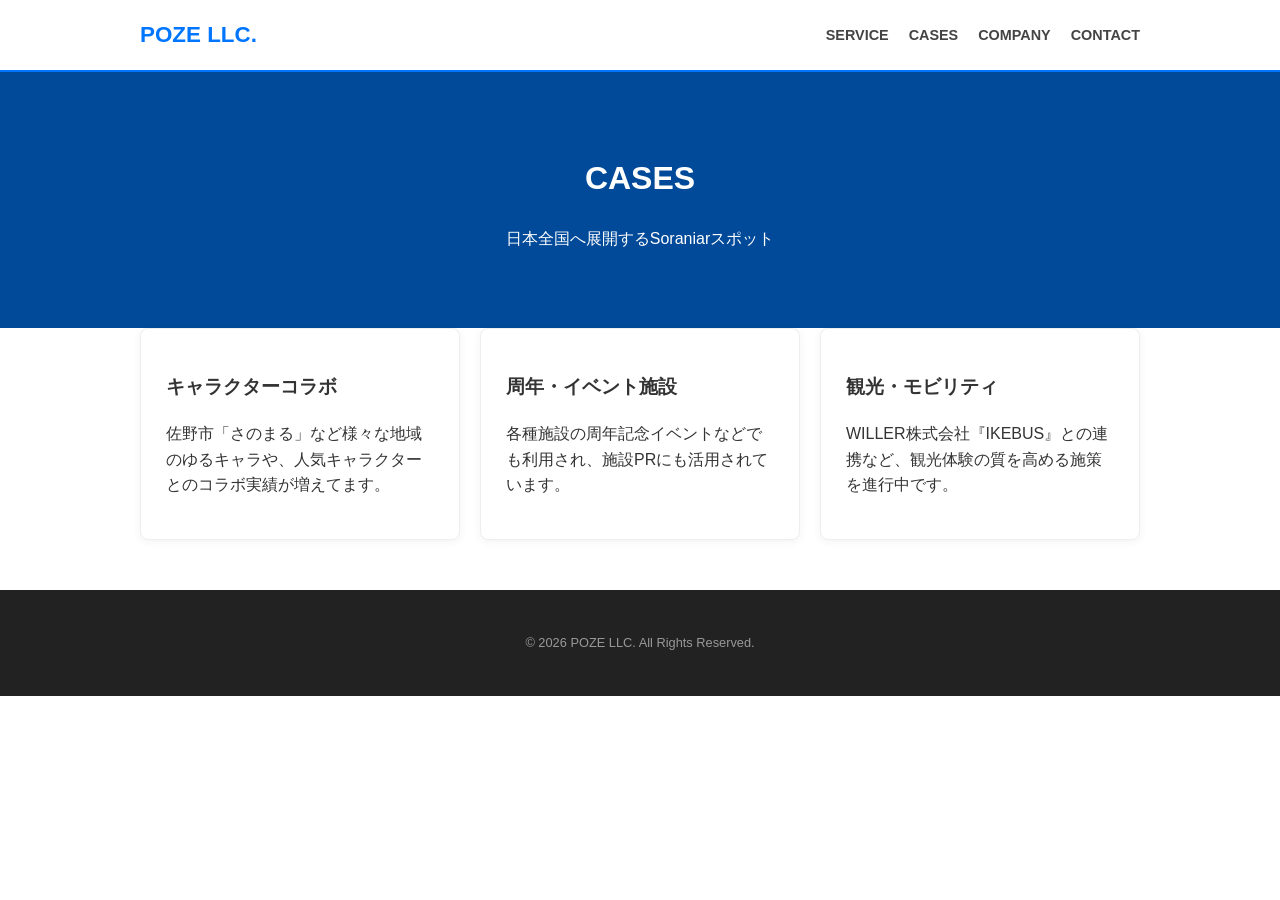
==== cases.html @ 368cea9f "Add files via upload" ====
<!DOCTYPE html>
<html lang="ja">
<head>
    <meta charset="UTF-8">
    <title>CASES | 合同会社POZE</title>
    <link rel="stylesheet" href="style.css">
</head>
<body>
    <header>
        <div class="container header-inner">
            <a href="index.html" class="logo">POZE LLC.</a>
            <nav>
                <ul>
                    <li><a href="about.html">SERVICE</a></li>
                    <li><a href="cases.html">CASES</a></li>
                    <li><a href="company.html">COMPANY</a></li>
                    <li><a href="contact.html">CONTACT</a></li>
                </ul>
            </nav>
        </div>
    </header>

    <div class="sub-hero">
        <h1>CASES</h1>
        <p>日本全国へ展開するSoraniarスポット</p>
    </div>

    <section class="container">
        <div class="grid">
            <div class="card">
                <h3>キャラクターコラボ</h3>
                <p>佐野市「さのまる」など様々な地域のゆるキャラや、人気キャラクターとのコラボ実績が増えてます。</p>
            </div>
            <div class="card">
                <h3>周年・イベント施設</h3>
                <p>各種施設の周年記念イベントなどでも利用され、施設PRにも活用されています。</p>
            </div>
            <div class="card">
                <h3>観光・モビリティ</h3>
                <p>WILLER株式会社『IKEBUS』との連携など、観光体験の質を高める施策を進行中です。</p>
            </div>
        </div>
    </section>
    <footer><p>&copy; 2026 POZE LLC. All Rights Reserved.</p></footer>
</body>
</html>
---- style.css ----
:root {
    --primary-blue: #0076FF;
    --dark-blue: #004a99;
    --accent-orange: #fbb03b;
    --bg-gray: #f8fafc;
    --text-color: #333;
}

body { font-family: "Helvetica Neue", Arial, "Hiragino Sans", sans-serif; margin: 0; color: var(--text-color); line-height: 1.6; }
.container { max-width: 1000px; margin: 0 auto; padding: 0 20px; }

header { background: #fff; border-bottom: 2px solid var(--primary-blue); position: sticky; top: 0; z-index: 100; }
.header-inner { display: flex; justify-content: space-between; align-items: center; height: 70px; }
.logo { font-size: 1.4rem; font-weight: bold; color: var(--primary-blue); text-decoration: none; }
nav ul { display: flex; list-style: none; gap: 20px; margin: 0; }
nav a { text-decoration: none; color: #444; font-size: 0.9rem; font-weight: bold; }
nav a:hover { color: var(--primary-blue); }

.sub-hero { background: var(--dark-blue); color: white; padding: 60px 0; text-align: center; }
section { padding: 80px 0; }
h2 { text-align: center; color: var(--dark-blue); margin-bottom: 40px; position: relative; padding-bottom: 10px; }
h2::after { content: ""; position: absolute; bottom: 0; left: 50%; transform: translateX(-50%); width: 50px; height: 3px; background: var(--accent-orange); }

.grid { display: grid; grid-template-columns: repeat(auto-fit, minmax(280px, 1fr)); gap: 20px; }
.card { background: #fff; padding: 25px; border-radius: 8px; border: 1px solid #eee; box-shadow: 0 2px 10px rgba(0,0,0,0.05); }
.btn { display: inline-block; background: var(--primary-blue); color: white; padding: 12px 30px; text-decoration: none; border-radius: 5px; font-weight: bold; margin-top: 20px; }

.info-table { width: 100%; border-collapse: collapse; margin-top: 20px; }
.info-table th, .info-table td { padding: 15px; border-bottom: 1px solid #eee; text-align: left; }
.info-table th { width: 30%; color: #666; }

footer { background: #222; color: #999; text-align: center; padding: 30px 0; font-size: 0.8rem; margin-top: 50px; }
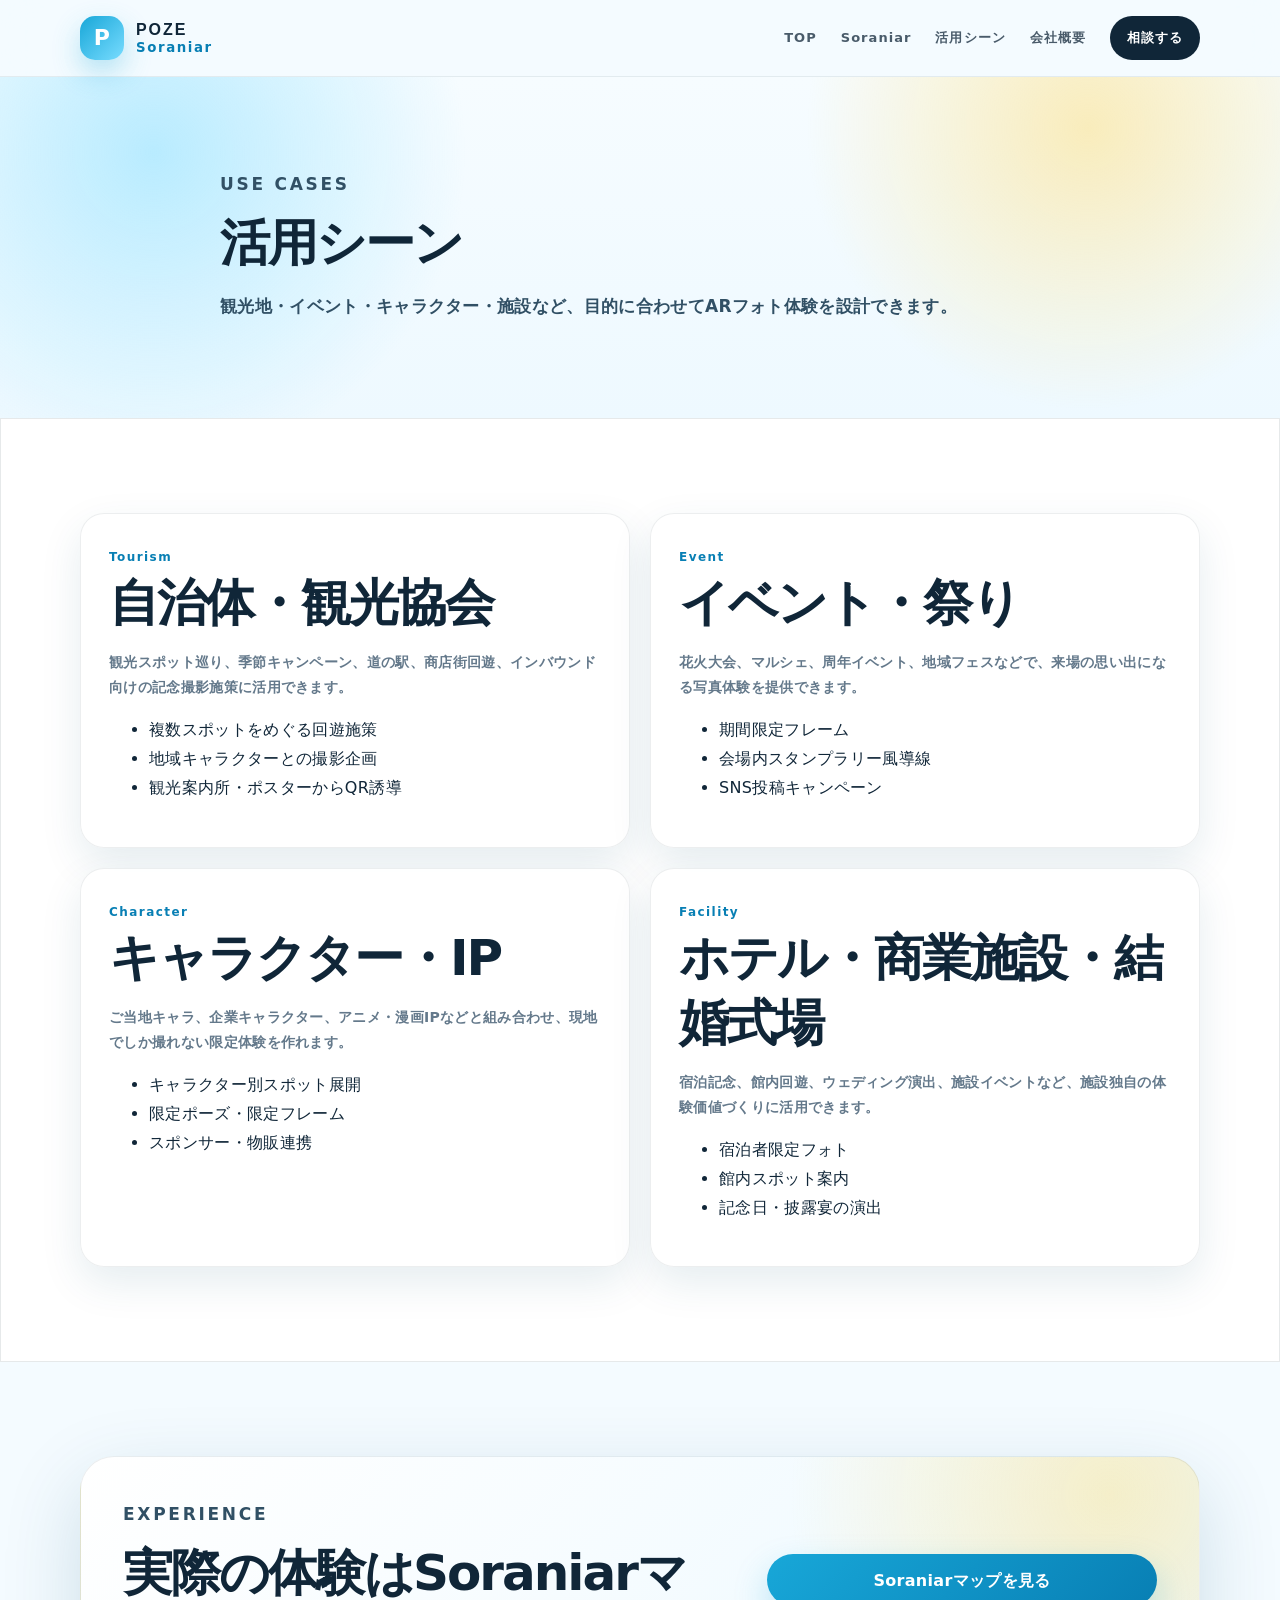
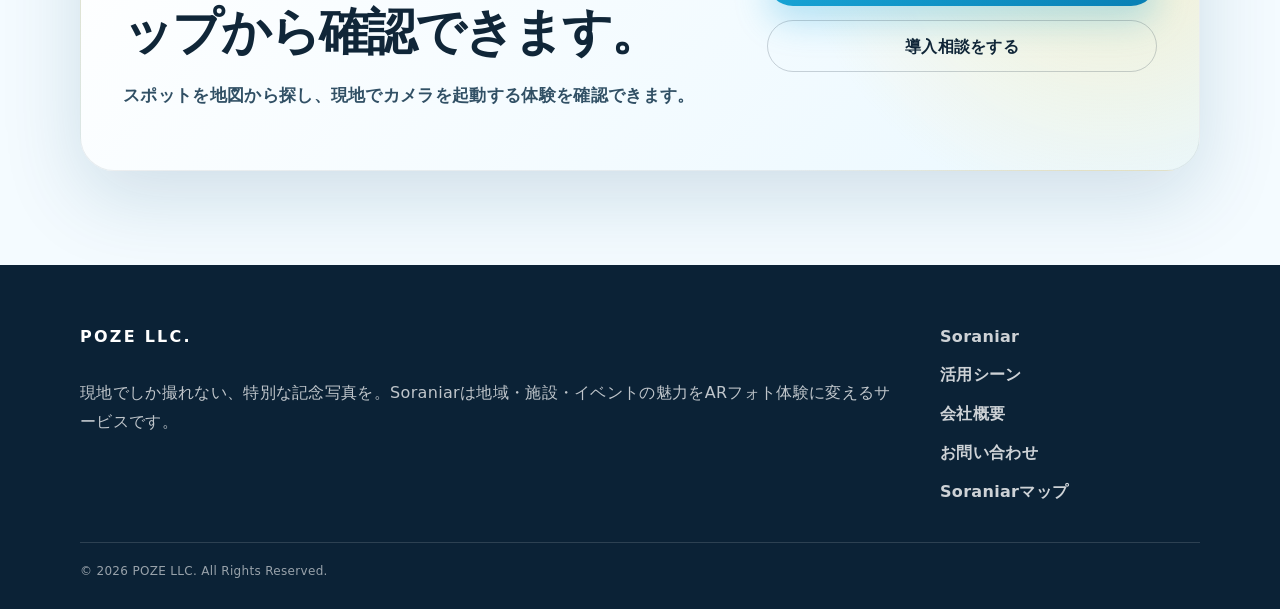
==== commit 4c5c9c97: "Add files via upload" ====
--- a/cases.html
+++ b/cases.html
@@ -1,46 +1,100 @@
-<!DOCTYPE html>
+<!doctype html>
 <html lang="ja">
+
 <head>
-    <meta charset="UTF-8">
-    <title>CASES | 合同会社POZE</title>
-    <link rel="stylesheet" href="style.css">
+    <meta charset="utf-8">
+    <meta name="viewport" content="width=device-width,initial-scale=1">
+    <title>活用シーン | 合同会社POZE</title>
+    <meta name="description" content="Soraniarの自治体・観光・イベント・キャラクター・施設での活用シーンを紹介します。">
+    <meta property="og:title" content="活用シーン | 合同会社POZE">
+    <meta property="og:description" content="Soraniarの自治体・観光・イベント・キャラクター・施設での活用シーンを紹介します。">
+    <meta property="og:type" content="website">
+    <meta name="theme-color" content="#18a7d8">
+    <link rel="stylesheet" href="./styles.css">
 </head>
-<body>
-    <header>
-        <div class="container header-inner">
-            <a href="index.html" class="logo">POZE LLC.</a>
-            <nav>
-                <ul>
-                    <li><a href="about.html">SERVICE</a></li>
-                    <li><a href="cases.html">CASES</a></li>
-                    <li><a href="company.html">COMPANY</a></li>
-                    <li><a href="contact.html">CONTACT</a></li>
-                </ul>
-            </nav>
+
+<body><a class="skip" href="#main">本文へ移動</a>
+    <header class="site-header" data-header>
+        <div class="container header-inner"><a class="brand" href="./index.html"><span
+                    class="brand-mark">P</span><span><b>POZE</b><small>Soraniar</small></span></a><button
+                class="nav-toggle" aria-expanded="false" aria-controls="nav">MENU</button>
+            <nav id="nav" class="nav"><a href="./index.html">TOP</a><a href="./service.html">Soraniar</a><a
+                    href="./cases.html">活用シーン</a><a href="./company.html">会社概要</a><a class="nav-cta"
+                    href="./contact.html">相談する</a></nav>
         </div>
     </header>
+    <main id="main">
+        <section class="page-hero">
+            <div class="container narrow">
+                <p class="kicker">USE CASES</p>
+                <h1>活用シーン</h1>
+                <p>観光地・イベント・キャラクター・施設など、目的に合わせてARフォト体験を設計できます。</p>
+            </div>
+        </section>
+        <section class="section white">
+            <div class="container usecases">
+                <article id="tourism"><span>Tourism</span>
+                    <h2>自治体・観光協会</h2>
+                    <p>観光スポット巡り、季節キャンペーン、道の駅、商店街回遊、インバウンド向けの記念撮影施策に活用できます。</p>
+                    <ul>
+                        <li>複数スポットをめぐる回遊施策</li>
+                        <li>地域キャラクターとの撮影企画</li>
+                        <li>観光案内所・ポスターからQR誘導</li>
+                    </ul>
+                </article>
+                <article id="event"><span>Event</span>
+                    <h2>イベント・祭り</h2>
+                    <p>花火大会、マルシェ、周年イベント、地域フェスなどで、来場の思い出になる写真体験を提供できます。</p>
+                    <ul>
+                        <li>期間限定フレーム</li>
+                        <li>会場内スタンプラリー風導線</li>
+                        <li>SNS投稿キャンペーン</li>
+                    </ul>
+                </article>
+                <article id="character"><span>Character</span>
+                    <h2>キャラクター・IP</h2>
+                    <p>ご当地キャラ、企業キャラクター、アニメ・漫画IPなどと組み合わせ、現地でしか撮れない限定体験を作れます。</p>
+                    <ul>
+                        <li>キャラクター別スポット展開</li>
+                        <li>限定ポーズ・限定フレーム</li>
+                        <li>スポンサー・物販連携</li>
+                    </ul>
+                </article>
+                <article id="facility"><span>Facility</span>
+                    <h2>ホテル・商業施設・結婚式場</h2>
+                    <p>宿泊記念、館内回遊、ウェディング演出、施設イベントなど、施設独自の体験価値づくりに活用できます。</p>
+                    <ul>
+                        <li>宿泊者限定フォト</li>
+                        <li>館内スポット案内</li>
+                        <li>記念日・披露宴の演出</li>
+                    </ul>
+                </article>
+            </div>
+        </section>
+        <section class="section">
+            <div class="container split">
+                <div>
+                    <p class="kicker">EXPERIENCE</p>
+                    <h2>実際の体験はSoraniarマップから確認できます。</h2>
+                    <p>スポットを地図から探し、現地でカメラを起動する体験を確認できます。</p>
+                </div>
+                <div class="split-actions"><a class="btn primary" href="https://poze-spot.com/map.html" target="_blank"
+                        rel="noopener">Soraniarマップを見る</a><a class="btn outline" href="./contact.html">導入相談をする</a></div>
+            </div>
+        </section>
+    </main>
+    <footer class="footer">
+        <div class="container footer-grid">
+            <div><a class="footer-brand" href="./index.html">POZE LLC.</a>
+                <p>現地でしか撮れない、特別な記念写真を。Soraniarは地域・施設・イベントの魅力をARフォト体験に変えるサービスです。</p>
+            </div>
+            <div class="footer-links"><a href="./service.html">Soraniar</a><a href="./cases.html">活用シーン</a><a
+                    href="./company.html">会社概要</a><a href="./contact.html">お問い合わせ</a><a
+                    href="https://poze-spot.com/map.html" target="_blank" rel="noopener">Soraniarマップ</a></div>
+        </div>
+        <div class="container copyright">© 2026 POZE LLC. All Rights Reserved.</div>
+    </footer>
+    <script src="./script.js"></script>
+</body>
 
-    <div class="sub-hero">
-        <h1>CASES</h1>
-        <p>日本全国へ展開するSoraniarスポット</p>
-    </div>
-
-    <section class="container">
-        <div class="grid">
-            <div class="card">
-                <h3>キャラクターコラボ</h3>
-                <p>佐野市「さのまる」など様々な地域のゆるキャラや、人気キャラクターとのコラボ実績が増えてます。</p>
-            </div>
-            <div class="card">
-                <h3>周年・イベント施設</h3>
-                <p>各種施設の周年記念イベントなどでも利用され、施設PRにも活用されています。</p>
-            </div>
-            <div class="card">
-                <h3>観光・モビリティ</h3>
-                <p>WILLER株式会社『IKEBUS』との連携など、観光体験の質を高める施策を進行中です。</p>
-            </div>
-        </div>
-    </section>
-    <footer><p>&copy; 2026 POZE LLC. All Rights Reserved.</p></footer>
-</body>
 </html>
--- a/styles.css
+++ b/styles.css
@@ -0,0 +1,1179 @@
+:root {
+    --ink: #102638;
+    --muted: #64798b;
+    --sky: #18a7d8;
+    --sky2: #087fb4;
+    --soft: #e8f8ff;
+    --yellow: #ffd966;
+    --green: #75d6b4;
+    --bg: #f4fbff;
+    --line: rgba(16, 38, 56, .12);
+    --shadow: 0 26px 80px rgba(14, 75, 112, .16);
+    --shadow2: 0 16px 42px rgba(14, 75, 112, .1);
+    --r: 24px;
+    --container: 1120px;
+    --font: "Noto Sans JP", "Yu Gothic", Meiryo, system-ui, sans-serif
+}
+
+* {
+    box-sizing: border-box
+}
+
+html {
+    scroll-behavior: smooth
+}
+
+body {
+    margin: 0;
+    background: var(--bg);
+    color: var(--ink);
+    font-family: var(--font);
+    line-height: 1.8;
+    letter-spacing: .02em
+}
+
+a {
+    text-decoration: none;
+    color: inherit
+}
+
+.container {
+    width: min(calc(100% - 42px), var(--container));
+    margin: auto
+}
+
+.narrow {
+    max-width: 840px
+}
+
+.skip {
+    position: fixed;
+    left: 16px;
+    top: -80px;
+    background: var(--ink);
+    color: #fff;
+    padding: 10px 14px;
+    border-radius: 99px;
+    z-index: 200
+}
+
+.skip:focus {
+    top: 16px
+}
+
+.site-header {
+    position: sticky;
+    top: 0;
+    z-index: 100;
+    background: rgba(244, 251, 255, .84);
+    backdrop-filter: blur(18px);
+    border-bottom: 1px solid rgba(16, 38, 56, .08)
+}
+
+.header-inner {
+    height: 76px;
+    display: flex;
+    align-items: center;
+    justify-content: space-between;
+    gap: 24px
+}
+
+.brand {
+    display: flex;
+    align-items: center;
+    gap: 12px
+}
+
+.brand-mark {
+    width: 44px;
+    height: 44px;
+    display: grid;
+    place-items: center;
+    border-radius: 15px;
+    background: linear-gradient(135deg, var(--sky), #78dcff);
+    color: #fff;
+    font-size: 22px;
+    font-weight: 900;
+    box-shadow: 0 12px 28px rgba(24, 167, 216, .3)
+}
+
+.brand span:last-child {
+    display: grid;
+    line-height: 1.15
+}
+
+.brand b {
+    font-family: Arial, sans-serif;
+    letter-spacing: .12em
+}
+
+.brand small {
+    color: var(--sky2);
+    font-weight: 900;
+    letter-spacing: .12em
+}
+
+.nav {
+    display: flex;
+    align-items: center;
+    gap: 24px;
+    font-size: 13px;
+    font-weight: 900;
+    letter-spacing: .08em
+}
+
+.nav a {
+    color: rgba(16, 38, 56, .75)
+}
+
+.nav a:hover {
+    color: var(--sky2)
+}
+
+.nav-cta {
+    padding: 10px 17px;
+    border-radius: 99px;
+    background: var(--ink);
+    color: #fff !important
+}
+
+.nav-toggle {
+    display: none;
+    border: 0;
+    border-radius: 99px;
+    background: var(--ink);
+    color: #fff;
+    padding: 10px 15px;
+    font-weight: 900
+}
+
+.hero {
+    position: relative;
+    overflow: hidden;
+    padding: 88px 0 98px;
+    background: radial-gradient(circle at 82% 12%, rgba(255, 217, 102, .55), transparent 24%), radial-gradient(circle at 12% 18%, rgba(126, 220, 255, .55), transparent 28%), linear-gradient(180deg, #f6fcff, #eef9ff)
+}
+
+.cloud {
+    position: absolute;
+    border-radius: 999px;
+    background: rgba(255, 255, 255, .84)
+}
+
+.c1 {
+    width: 260px;
+    height: 78px;
+    left: 8%;
+    top: 48%;
+    box-shadow: 380px -170px 0 10px rgba(255, 255, 255, .6)
+}
+
+.c2 {
+    width: 190px;
+    height: 60px;
+    right: 7%;
+    bottom: 16%
+}
+
+.hero-grid {
+    position: relative;
+    display: grid;
+    grid-template-columns: 1.02fr .98fr;
+    gap: 58px;
+    align-items: center
+}
+
+.kicker {
+    margin: 0 0 14px;
+    color: var(--sky2);
+    font-size: 12px;
+    font-weight: 900;
+    letter-spacing: .16em
+}
+
+.hero h1,
+.page-hero h1,
+.section h2,
+.split h2,
+.cta h2,
+.mission h2 {
+    margin: 0 0 18px;
+    line-height: 1.18;
+    letter-spacing: -.04em;
+    font-weight: 900
+}
+
+.hero h1 {
+    font-size: clamp(42px, 6vw, 74px)
+}
+
+.hero h1 span {
+    background: linear-gradient(transparent 60%, rgba(255, 217, 102, .84) 60%)
+}
+
+.lead,
+.page-hero p,
+.head p,
+.split p,
+.cta p,
+.mission p {
+    color: #315065;
+    font-weight: 600;
+    font-size: 17px
+}
+
+.lead {
+    font-size: clamp(16px, 2vw, 19px);
+    max-width: 640px
+}
+
+.actions {
+    display: flex;
+    flex-wrap: wrap;
+    gap: 14px;
+    margin-top: 32px
+}
+
+.btn {
+    display: inline-flex;
+    align-items: center;
+    justify-content: center;
+    min-height: 52px;
+    padding: 13px 22px;
+    border-radius: 99px;
+    font-weight: 900;
+    line-height: 1.2
+}
+
+.btn:hover {
+    transform: translateY(-2px)
+}
+
+.primary {
+    color: #fff;
+    background: linear-gradient(135deg, var(--sky), var(--sky2));
+    box-shadow: 0 16px 34px rgba(24, 167, 216, .28)
+}
+
+.white {
+    background: rgba(255, 255, 255, .86);
+    border: 1px solid rgba(16, 38, 56, .1)
+}
+
+.outline {
+    border: 1px solid rgba(16, 38, 56, .2)
+}
+
+.dark {
+    background: var(--ink);
+    color: #fff
+}
+
+.tags {
+    display: flex;
+    flex-wrap: wrap;
+    gap: 10px;
+    margin-top: 26px
+}
+
+.tags span {
+    padding: 8px 12px;
+    border-radius: 99px;
+    background: rgba(255, 255, 255, .78);
+    border: 1px solid rgba(16, 38, 56, .08);
+    font-size: 13px;
+    font-weight: 900;
+    color: #315065
+}
+
+.hero-device {
+    position: relative;
+    min-height: 650px;
+    display: grid;
+    place-items: center
+}
+
+.phone {
+    position: relative;
+    width: min(370px, 78vw);
+    padding: 14px;
+    border-radius: 46px;
+    background: #0b2236;
+    box-shadow: var(--shadow);
+    transform: rotate(2deg)
+}
+
+.speaker {
+    position: absolute;
+    top: 24px;
+    left: 50%;
+    width: 92px;
+    height: 22px;
+    border-radius: 99px;
+    background: #0b2236;
+    transform: translateX(-50%);
+    z-index: 2
+}
+
+.screen {
+    position: relative;
+    overflow: hidden;
+    min-height: 590px;
+    border-radius: 34px;
+    background: linear-gradient(180deg, #dff8ff, #fbfeff)
+}
+
+.appbar {
+    height: 76px;
+    padding: 30px 20px 14px;
+    display: flex;
+    align-items: center;
+    gap: 9px;
+    background: rgba(255, 255, 255, .82);
+    border-bottom: 1px solid rgba(16, 38, 56, .08)
+}
+
+.appbar i {
+    width: 13px;
+    height: 13px;
+    border-radius: 50%;
+    background: var(--sky);
+    box-shadow: 0 0 0 5px rgba(24, 167, 216, .16)
+}
+
+.appbar em {
+    margin-left: auto;
+    color: var(--sky2);
+    font-style: normal;
+    font-weight: 900;
+    font-size: 12px
+}
+
+.map {
+    position: relative;
+    height: 214px;
+    margin: 16px;
+    border-radius: 24px;
+    overflow: hidden;
+    background: linear-gradient(90deg, rgba(255, 255, 255, .45) 1px, transparent 1px), linear-gradient(rgba(255, 255, 255, .45) 1px, transparent 1px), linear-gradient(135deg, #c7f0ff, #efffea);
+    background-size: 42px 42px, 42px 42px, auto;
+    box-shadow: inset 0 0 0 1px rgba(16, 38, 56, .08)
+}
+
+.road {
+    position: absolute;
+    height: 18px;
+    border-radius: 99px;
+    background: rgba(255, 255, 255, .9)
+}
+
+.r1 {
+    width: 280px;
+    left: -24px;
+    top: 105px;
+    transform: rotate(-28deg)
+}
+
+.r2 {
+    width: 270px;
+    right: -44px;
+    top: 92px;
+    transform: rotate(34deg)
+}
+
+.pin {
+    position: absolute;
+    width: 42px;
+    height: 42px;
+    border-radius: 50%;
+    background: var(--sky);
+    display: grid;
+    place-items: center;
+    color: #fff;
+    font-weight: 900;
+    box-shadow: 0 12px 24px rgba(24, 167, 216, .3)
+}
+
+.p1 {
+    left: 56px;
+    top: 48px
+}
+
+.p2 {
+    right: 74px;
+    top: 38px;
+    background: var(--yellow);
+    color: var(--ink)
+}
+
+.p3 {
+    left: 154px;
+    bottom: 42px;
+    background: var(--green)
+}
+
+.map-card {
+    position: absolute;
+    left: 16px;
+    right: 16px;
+    bottom: 14px;
+    display: flex;
+    justify-content: space-between;
+    gap: 12px;
+    padding: 12px 14px;
+    border-radius: 16px;
+    background: rgba(255, 255, 255, .9);
+    box-shadow: var(--shadow2)
+}
+
+.map-card small {
+    color: var(--sky2);
+    font-weight: 900
+}
+
+.camera {
+    position: relative;
+    margin: 0 16px 16px;
+    min-height: 270px;
+    border-radius: 26px;
+    overflow: hidden;
+    background: radial-gradient(circle at 78% 20%, rgba(255, 217, 102, .8), transparent 20%), linear-gradient(180deg, #9fe4ff 0%, #f2f6ef 65%, #def0df 100%);
+    box-shadow: inset 0 0 0 1px rgba(16, 38, 56, .08)
+}
+
+.cam-label {
+    position: absolute;
+    left: 16px;
+    top: 14px;
+    background: rgba(16, 38, 56, .82);
+    color: #fff;
+    font-size: 11px;
+    font-weight: 900;
+    letter-spacing: .12em;
+    border-radius: 99px;
+    padding: 7px 10px
+}
+
+.frame {
+    position: absolute;
+    left: 22px;
+    right: 22px;
+    top: 56px;
+    bottom: 62px;
+    border: 5px solid rgba(255, 255, 255, .9);
+    border-radius: 24px;
+    display: grid;
+    align-content: end;
+    padding: 18px;
+    background: linear-gradient(180deg, transparent 30%, rgba(16, 38, 56, .18))
+}
+
+.frame small {
+    position: absolute;
+    right: 14px;
+    top: 12px;
+    background: var(--yellow);
+    border-radius: 99px;
+    padding: 6px 9px;
+    font-weight: 900;
+    font-size: 10px
+}
+
+.frame strong {
+    color: #fff;
+    font-size: 25px;
+    white-space: nowrap;
+    text-shadow: 0 5px 20px rgba(16, 38, 56, .28)
+}
+
+.frame p {
+    width: auto;
+    margin: 8px 0 0;
+    padding: 8px 10px;
+    border-radius: 12px;
+    background: rgba(255, 255, 255, .86);
+    font-size: 12px;
+    font-weight: 900;
+    color: var(--ink)
+}
+
+.control {
+    position: absolute;
+    left: 0;
+    right: 0;
+    bottom: 0;
+    height: 58px;
+    display: flex;
+    align-items: center;
+    justify-content: center;
+    gap: 22px;
+    background: rgba(11, 34, 54, .9);
+    color: #fff
+}
+
+.control button {
+    width: 58px;
+    height: 58px;
+    border-radius: 50%;
+    border: 5px solid #fff;
+    background: transparent;
+    color: #fff;
+    font-weight: 900
+}
+
+.control span {
+    color: rgba(255, 255, 255, .68);
+    font-size: 12px;
+    font-weight: 900
+}
+
+.float {
+    position: absolute;
+    min-width: 166px;
+    display: flex;
+    align-items: center;
+    gap: 12px;
+    padding: 14px 15px;
+    border-radius: 18px;
+    background: rgba(255, 255, 255, .9);
+    border: 1px solid rgba(16, 38, 56, .08);
+    box-shadow: 0 18px 46px rgba(14, 75, 112, .16)
+}
+
+.float b,
+.float small {
+    display: block;
+    line-height: 1.3
+}
+
+.float small {
+    color: var(--muted);
+    font-size: 12px
+}
+
+.f1 {
+    left: 4%;
+    bottom: 116px
+}
+
+.f2 {
+    right: -2%;
+    top: 130px
+}
+
+.qr {
+    width: 38px;
+    height: 38px;
+    border-radius: 8px;
+    background: repeating-linear-gradient(90deg, #102638 0 6px, #fff 6px 12px), repeating-linear-gradient(#102638 0 6px, #fff 6px 12px);
+    background-blend-mode: multiply;
+    border: 4px solid #fff;
+    box-shadow: 0 0 0 1px rgba(16, 38, 56, .1)
+}
+
+.gps {
+    width: 34px;
+    height: 34px;
+    border-radius: 50% 50% 50% 6px;
+    transform: rotate(-45deg);
+    background: var(--sky);
+    position: relative
+}
+
+.gps:after {
+    content: "";
+    position: absolute;
+    inset: 10px;
+    border-radius: 50%;
+    background: #fff
+}
+
+.section {
+    padding: 94px 0
+}
+
+.white {
+    background: #fff
+}
+
+.head {
+    max-width: 780px;
+    margin-bottom: 44px
+}
+
+.center {
+    text-align: center;
+    margin-left: auto;
+    margin-right: auto
+}
+
+.section h2,
+.page-hero h1,
+.split h2,
+.cta h2,
+.mission h2 {
+    font-size: clamp(31px, 4vw, 50px)
+}
+
+.cards {
+    display: grid;
+    gap: 18px
+}
+
+.three {
+    grid-template-columns: repeat(3, 1fr)
+}
+
+.four {
+    grid-template-columns: repeat(4, 1fr)
+}
+
+.cards article,
+.timeline article,
+.usecases article,
+.contact-card,
+.company-card,
+.mission {
+    background: rgba(255, 255, 255, .9);
+    border: 1px solid rgba(16, 38, 56, .08);
+    border-radius: var(--r);
+    box-shadow: var(--shadow2);
+    padding: 28px
+}
+
+.cards i,
+.timeline span {
+    display: inline-grid;
+    place-items: center;
+    min-width: 48px;
+    height: 48px;
+    margin-bottom: 18px;
+    border-radius: 16px;
+    background: var(--soft);
+    color: var(--sky2);
+    font-style: normal;
+    font-weight: 900
+}
+
+.cards h3,
+.timeline h3,
+.usecases h2,
+.contact-card h2 {
+    margin: 0 0 10px;
+    line-height: 1.3
+}
+
+.cards p,
+.timeline p,
+.usecases p,
+.contact-card p,
+.contact-card li {
+    color: var(--muted);
+    font-size: 14px;
+    font-weight: 600
+}
+
+.split {
+    display: grid;
+    grid-template-columns: 1fr 390px;
+    gap: 44px;
+    align-items: center;
+    padding: 42px;
+    border-radius: 34px;
+    background: radial-gradient(circle at 92% 12%, rgba(255, 217, 102, .35), transparent 30%), linear-gradient(135deg, #fff, #eaf8ff);
+    box-shadow: var(--shadow);
+    border: 1px solid rgba(16, 38, 56, .08)
+}
+
+.split-actions,
+.point-list {
+    display: grid;
+    gap: 14px
+}
+
+.point-list div {
+    padding: 18px;
+    border-radius: 18px;
+    background: rgba(255, 255, 255, .82);
+    border: 1px solid rgba(16, 38, 56, .08)
+}
+
+.point-list b,
+.point-list span {
+    display: block
+}
+
+.point-list span {
+    color: var(--muted);
+    font-size: 13px
+}
+
+.scene-mini {
+    display: grid;
+    grid-template-columns: repeat(4, 1fr);
+    gap: 18px
+}
+
+.scene-mini a {
+    min-height: 170px;
+    display: flex;
+    flex-direction: column;
+    justify-content: flex-end;
+    gap: 7px;
+    padding: 22px;
+    border-radius: 24px;
+    background: linear-gradient(135deg, #dff7ff, #fff3bc);
+    box-shadow: var(--shadow2);
+    position: relative;
+    overflow: hidden
+}
+
+.scene-mini a:after {
+    content: "";
+    position: absolute;
+    right: -34px;
+    top: -42px;
+    width: 130px;
+    height: 130px;
+    border-radius: 50%;
+    background: rgba(255, 255, 255, .55)
+}
+
+.scene-mini span {
+    color: var(--sky2);
+    font-size: 12px;
+    font-weight: 900;
+    letter-spacing: .12em
+}
+
+.scene-mini b {
+    font-size: 20px;
+    position: relative;
+    z-index: 1
+}
+
+.cta {
+    padding: 80px 0;
+    background: radial-gradient(circle at 84% 20%, rgba(255, 217, 102, .4), transparent 24%), linear-gradient(135deg, #0b2236, #087fb4);
+    color: #fff
+}
+
+.cta-inner {
+    display: grid;
+    grid-template-columns: 1fr 220px;
+    gap: 40px;
+    align-items: center
+}
+
+.cta .kicker,
+.cta p {
+    color: rgba(255, 255, 255, .8)
+}
+
+.page-hero {
+    padding: 92px 0 80px;
+    background: radial-gradient(circle at 85% 15%, rgba(255, 217, 102, .44), transparent 25%), radial-gradient(circle at 12% 22%, rgba(126, 220, 255, .5), transparent 27%), linear-gradient(180deg, #f6fcff, #eef9ff)
+}
+
+.page-grid {
+    display: grid;
+    grid-template-columns: 1.05fr .95fr;
+    gap: 54px;
+    align-items: center
+}
+
+.sales-stack {
+    display: grid;
+    gap: 16px
+}
+
+.sales-stack article {
+    padding: 24px;
+    border-radius: 24px;
+    background: rgba(255, 255, 255, .88);
+    border: 1px solid rgba(16, 38, 56, .08);
+    box-shadow: var(--shadow2)
+}
+
+.sales-stack .main {
+    transform: translateX(-26px);
+    background: linear-gradient(135deg, #fff, #dff7ff)
+}
+
+.sales-stack small {
+    display: block;
+    color: var(--sky2);
+    font-weight: 900;
+    letter-spacing: .12em
+}
+
+.sales-stack b {
+    display: block;
+    font-size: 26px
+}
+
+.timeline {
+    display: grid;
+    grid-template-columns: repeat(4, 1fr);
+    gap: 18px
+}
+
+.timeline span {
+    background: linear-gradient(135deg, var(--sky), var(--sky2));
+    color: #fff
+}
+
+.table-wrap {
+    overflow-x: auto;
+    border-radius: 24px;
+    box-shadow: var(--shadow2);
+    border: 1px solid rgba(16, 38, 56, .08)
+}
+
+table {
+    width: 100%;
+    min-width: 760px;
+    border-collapse: collapse;
+    background: #fff
+}
+
+th,
+td {
+    padding: 22px;
+    text-align: left;
+    vertical-align: top;
+    border-bottom: 1px solid rgba(16, 38, 56, .08)
+}
+
+thead th {
+    background: #0b2236;
+    color: #fff
+}
+
+tbody th {
+    color: var(--sky2);
+    width: 130px
+}
+
+tbody td:last-child {
+    background: #f0fbff;
+    font-weight: 800
+}
+
+.core-section {
+    background: linear-gradient(180deg, #fff, var(--bg))
+}
+
+.circles {
+    display: flex;
+    justify-content: center;
+    align-items: center;
+    min-height: 260px
+}
+
+.circles span {
+    width: 150px;
+    height: 150px;
+    border-radius: 50%;
+    display: grid;
+    place-items: center;
+    color: #fff;
+    font-size: 20px;
+    font-weight: 900;
+    background: rgba(24, 167, 216, .86);
+    margin-left: -20px;
+    box-shadow: var(--shadow2)
+}
+
+.circles span:nth-child(2) {
+    background: rgba(255, 201, 64, .92);
+    color: var(--ink);
+    transform: translateY(-28px)
+}
+
+.circles span:nth-child(3) {
+    background: rgba(117, 214, 180, .92);
+    color: var(--ink)
+}
+
+.usecases {
+    display: grid;
+    grid-template-columns: repeat(2, 1fr);
+    gap: 20px
+}
+
+.usecases span {
+    color: var(--sky2);
+    font-size: 12px;
+    font-weight: 900;
+    letter-spacing: .12em
+}
+
+.company-card dl {
+    margin: 0
+}
+
+.company-card dl div {
+    display: grid;
+    grid-template-columns: 190px 1fr;
+    gap: 24px;
+    padding: 18px 0;
+    border-bottom: 1px solid var(--line)
+}
+
+.company-card dt {
+    color: var(--muted);
+    font-weight: 900
+}
+
+.company-card dd {
+    margin: 0
+}
+
+.company-card a {
+    color: var(--sky2);
+    text-decoration: underline;
+    text-underline-offset: 3px
+}
+
+.mission {
+    max-width: 900px
+}
+
+.contact-grid {
+    display: grid;
+    grid-template-columns: 1fr 1fr;
+    gap: 22px
+}
+
+.contact-card.soft {
+    background: linear-gradient(135deg, #fff, #eaf8ff)
+}
+
+.footer {
+    padding: 58px 0 26px;
+    background: #0b2236;
+    color: rgba(255, 255, 255, .74)
+}
+
+.footer-grid {
+    display: grid;
+    grid-template-columns: 1fr 260px;
+    gap: 44px
+}
+
+.footer-brand {
+    display: inline-block;
+    margin-bottom: 12px;
+    color: #fff;
+    font-weight: 900;
+    letter-spacing: .14em
+}
+
+.footer-links {
+    display: grid;
+    gap: 10px;
+    font-weight: 800
+}
+
+.footer-links a {
+    color: rgba(255, 255, 255, .8)
+}
+
+.copyright {
+    margin-top: 36px;
+    padding-top: 18px;
+    border-top: 1px solid rgba(255, 255, 255, .14);
+    font-size: 12px;
+    color: rgba(255, 255, 255, .58)
+}
+
+@media(max-width:980px) {
+
+    .hero-grid,
+    .page-grid,
+    .split,
+    .cta-inner,
+    .footer-grid {
+        grid-template-columns: 1fr
+    }
+
+    .hero-device {
+        min-height: 610px
+    }
+
+    .three,
+    .four,
+    .timeline,
+    .scene-mini {
+        grid-template-columns: repeat(2, 1fr)
+    }
+
+    .f2 {
+        right: 5%
+    }
+
+    .f1 {
+        left: 5%
+    }
+
+    .sales-stack .main {
+        transform: none
+    }
+}
+
+@media(max-width:760px) {
+    .container {
+        width: min(calc(100% - 28px), var(--container))
+    }
+
+    .header-inner {
+        height: 68px
+    }
+
+    .nav-toggle {
+        display: inline-flex
+    }
+
+    .nav {
+        position: fixed;
+        top: 68px;
+        left: 14px;
+        right: 14px;
+        display: none;
+        flex-direction: column;
+        align-items: stretch;
+        gap: 4px;
+        padding: 14px;
+        border-radius: 22px;
+        background: rgba(255, 255, 255, .96);
+        border: 1px solid rgba(16, 38, 56, .08);
+        box-shadow: var(--shadow)
+    }
+
+    .nav.is-open {
+        display: flex
+    }
+
+    .nav a {
+        padding: 12px 14px
+    }
+
+    .nav-cta {
+        text-align: center
+    }
+
+    .hero {
+        padding: 52px 0 70px
+    }
+
+    .hero h1 {
+        font-size: clamp(38px, 12vw, 54px)
+    }
+
+    .actions,
+    .actions .btn,
+    .btn {
+        width: 100%
+    }
+
+    .hero-device {
+        min-height: 545px
+    }
+
+    .phone {
+        width: min(318px, 90vw);
+        border-radius: 40px
+    }
+
+    .screen {
+        min-height: 508px;
+        border-radius: 30px
+    }
+
+    .appbar {
+        height: 66px;
+        padding-top: 26px
+    }
+
+    .map {
+        height: 176px
+    }
+
+    .camera {
+        min-height: 230px
+    }
+
+    .frame strong {
+        font-size: 22px
+    }
+
+    .float {
+        min-width: 138px;
+        padding: 11px 12px
+    }
+
+    .float b {
+        font-size: 14px
+    }
+
+    .f2 {
+        top: 96px;
+        right: -2px
+    }
+
+    .f1 {
+        bottom: 76px;
+        left: -4px
+    }
+
+    .section,
+    .page-hero {
+        padding: 66px 0
+    }
+
+    .section h2,
+    .page-hero h1,
+    .split h2,
+    .cta h2,
+    .mission h2 {
+        font-size: clamp(29px, 9vw, 42px)
+    }
+
+    .three,
+    .four,
+    .timeline,
+    .scene-mini,
+    .usecases,
+    .contact-grid {
+        grid-template-columns: 1fr
+    }
+
+    .split,
+    .contact-card,
+    .company-card,
+    .mission {
+        padding: 26px 20px;
+        border-radius: 24px
+    }
+
+    .circles {
+        min-height: 220px
+    }
+
+    .circles span {
+        width: 116px;
+        height: 116px;
+        font-size: 16px;
+        margin-left: -14px
+    }
+
+    .company-card dl div {
+        grid-template-columns: 1fr;
+        gap: 4px
+    }
+
+    .footer-grid {
+        grid-template-columns: 1fr
+    }
+}
